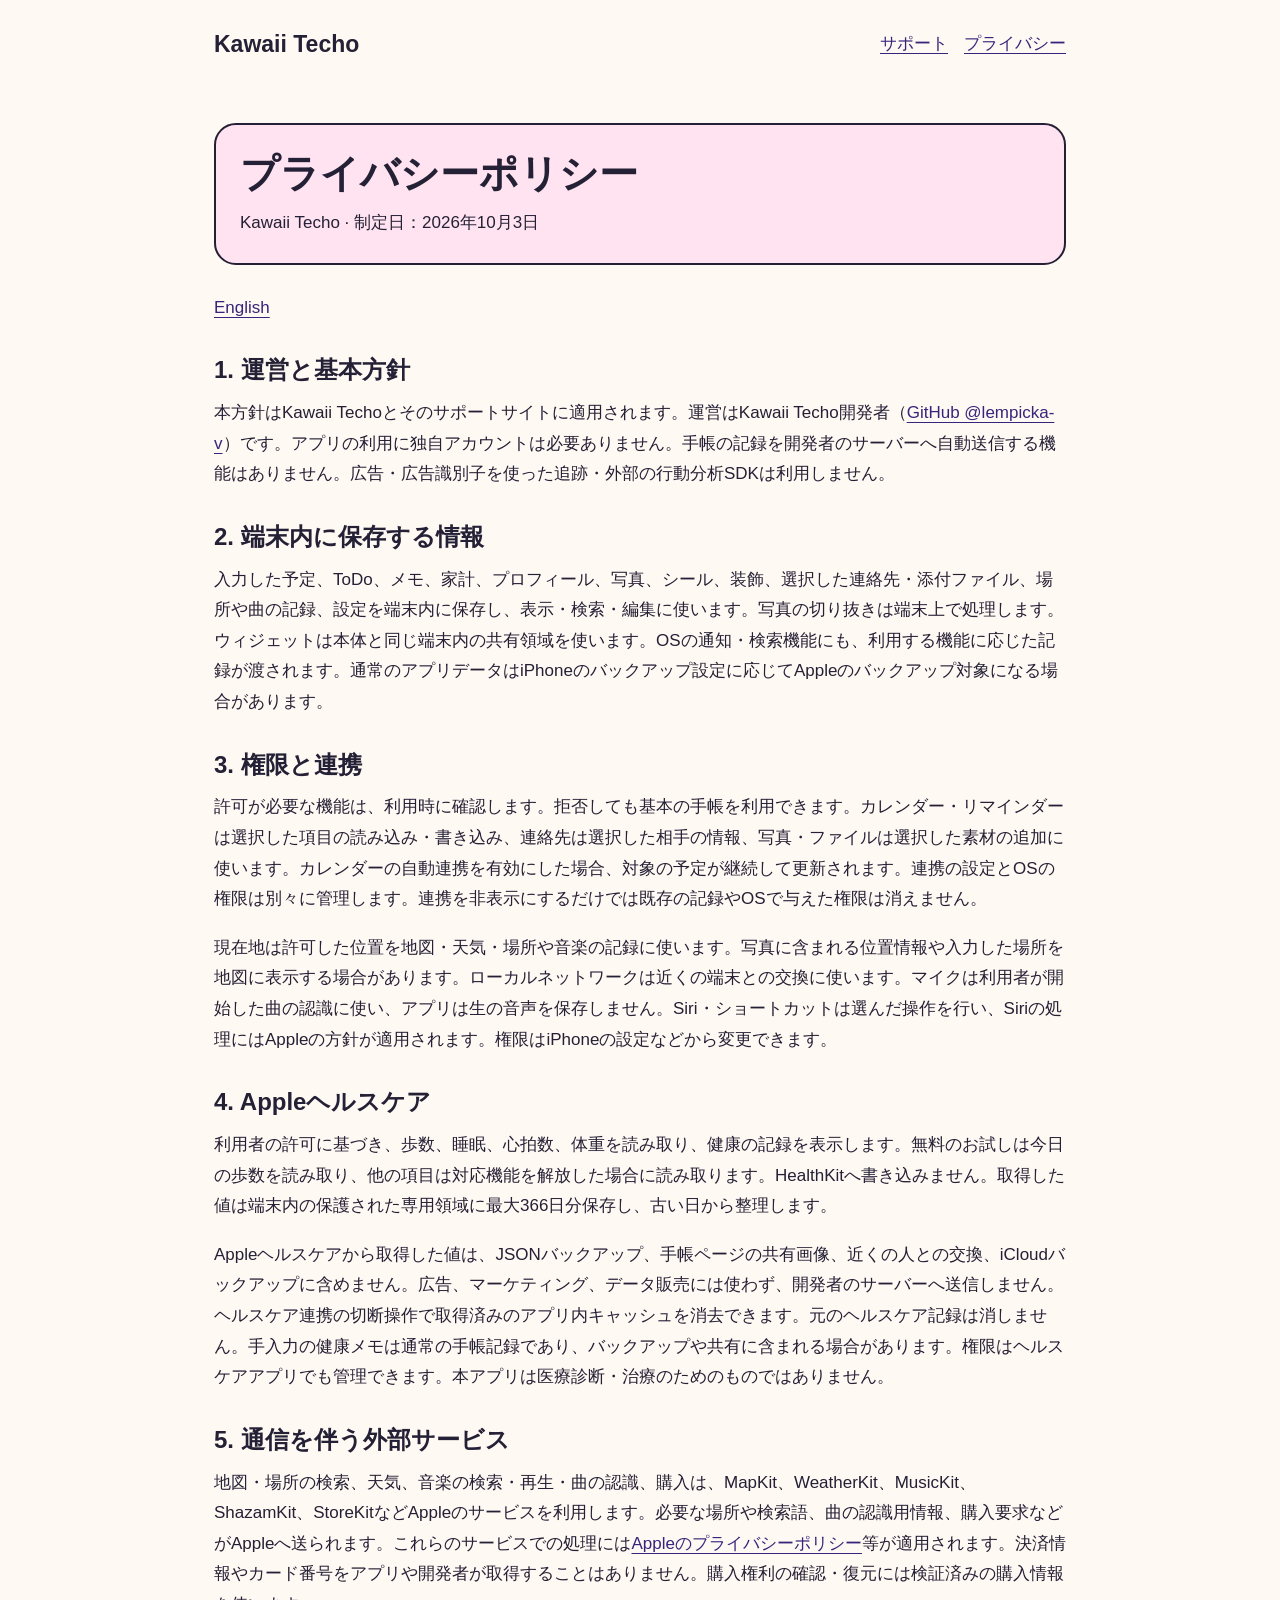
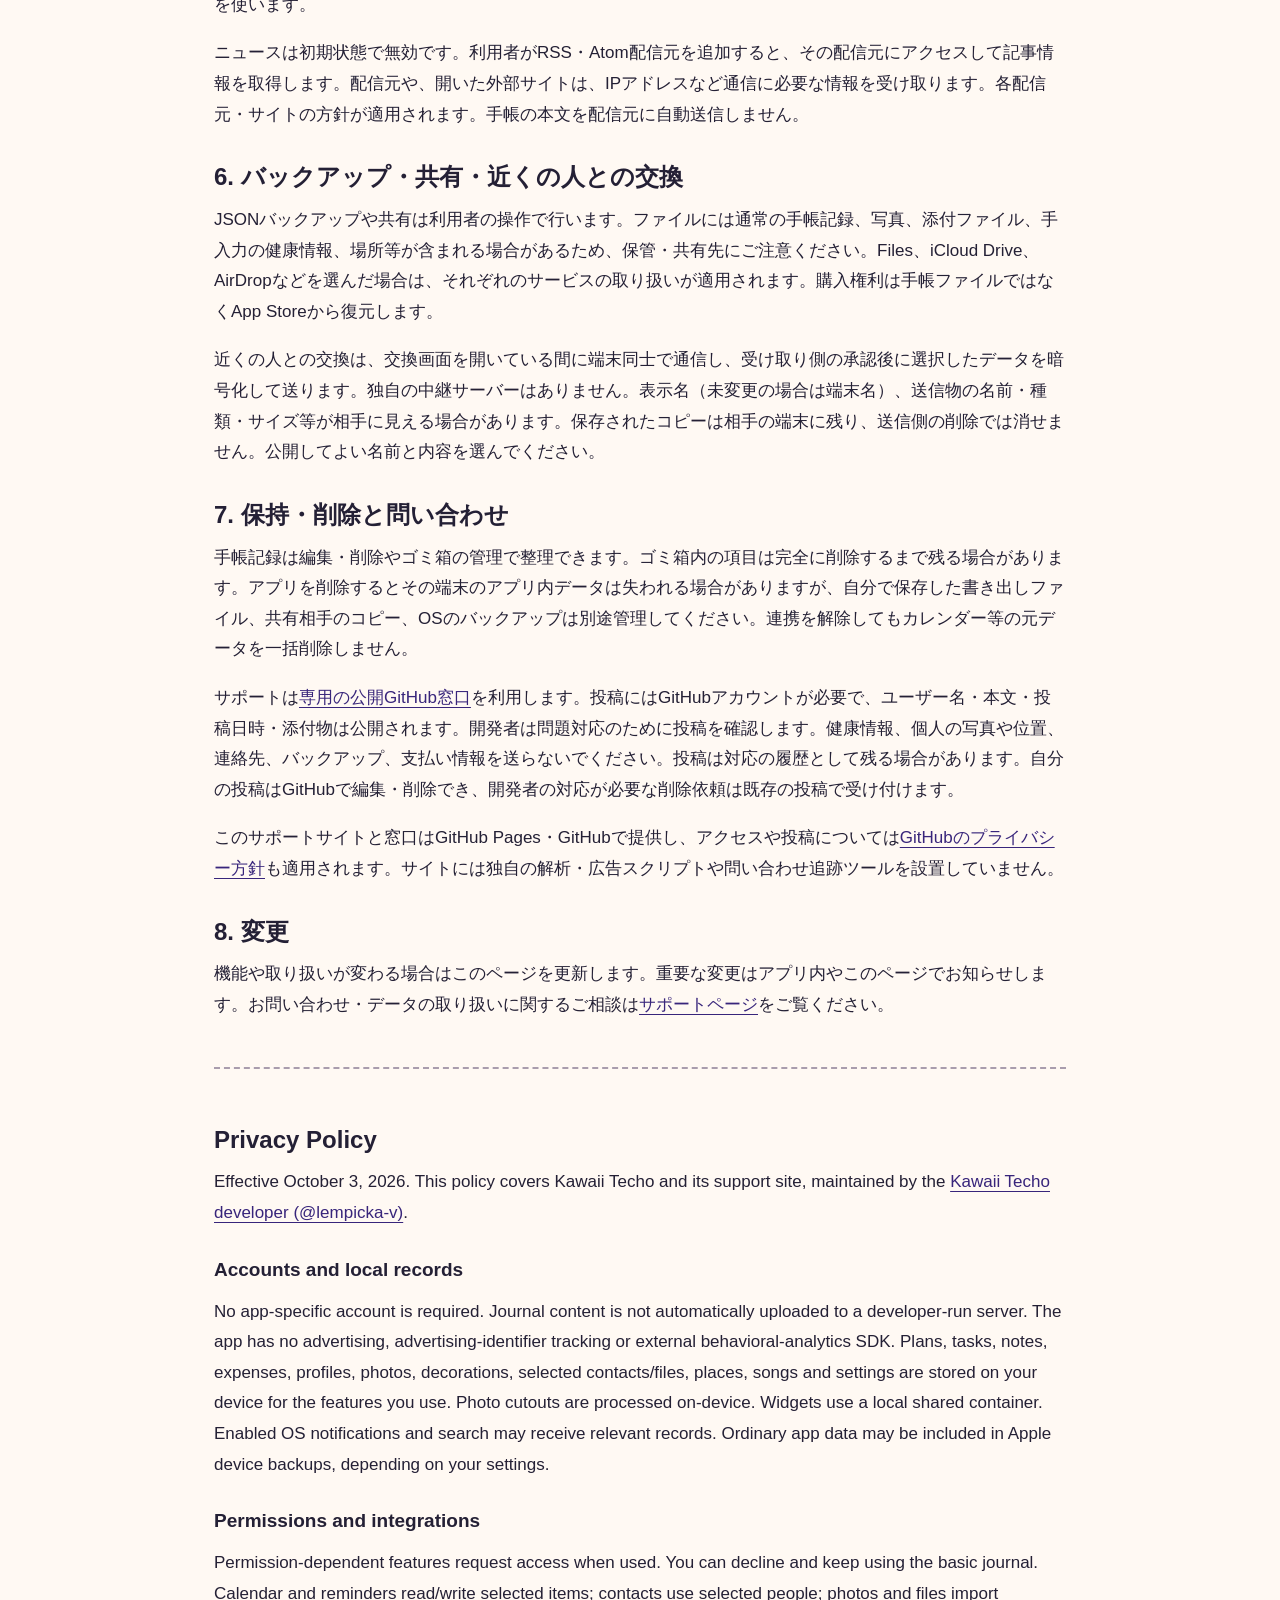
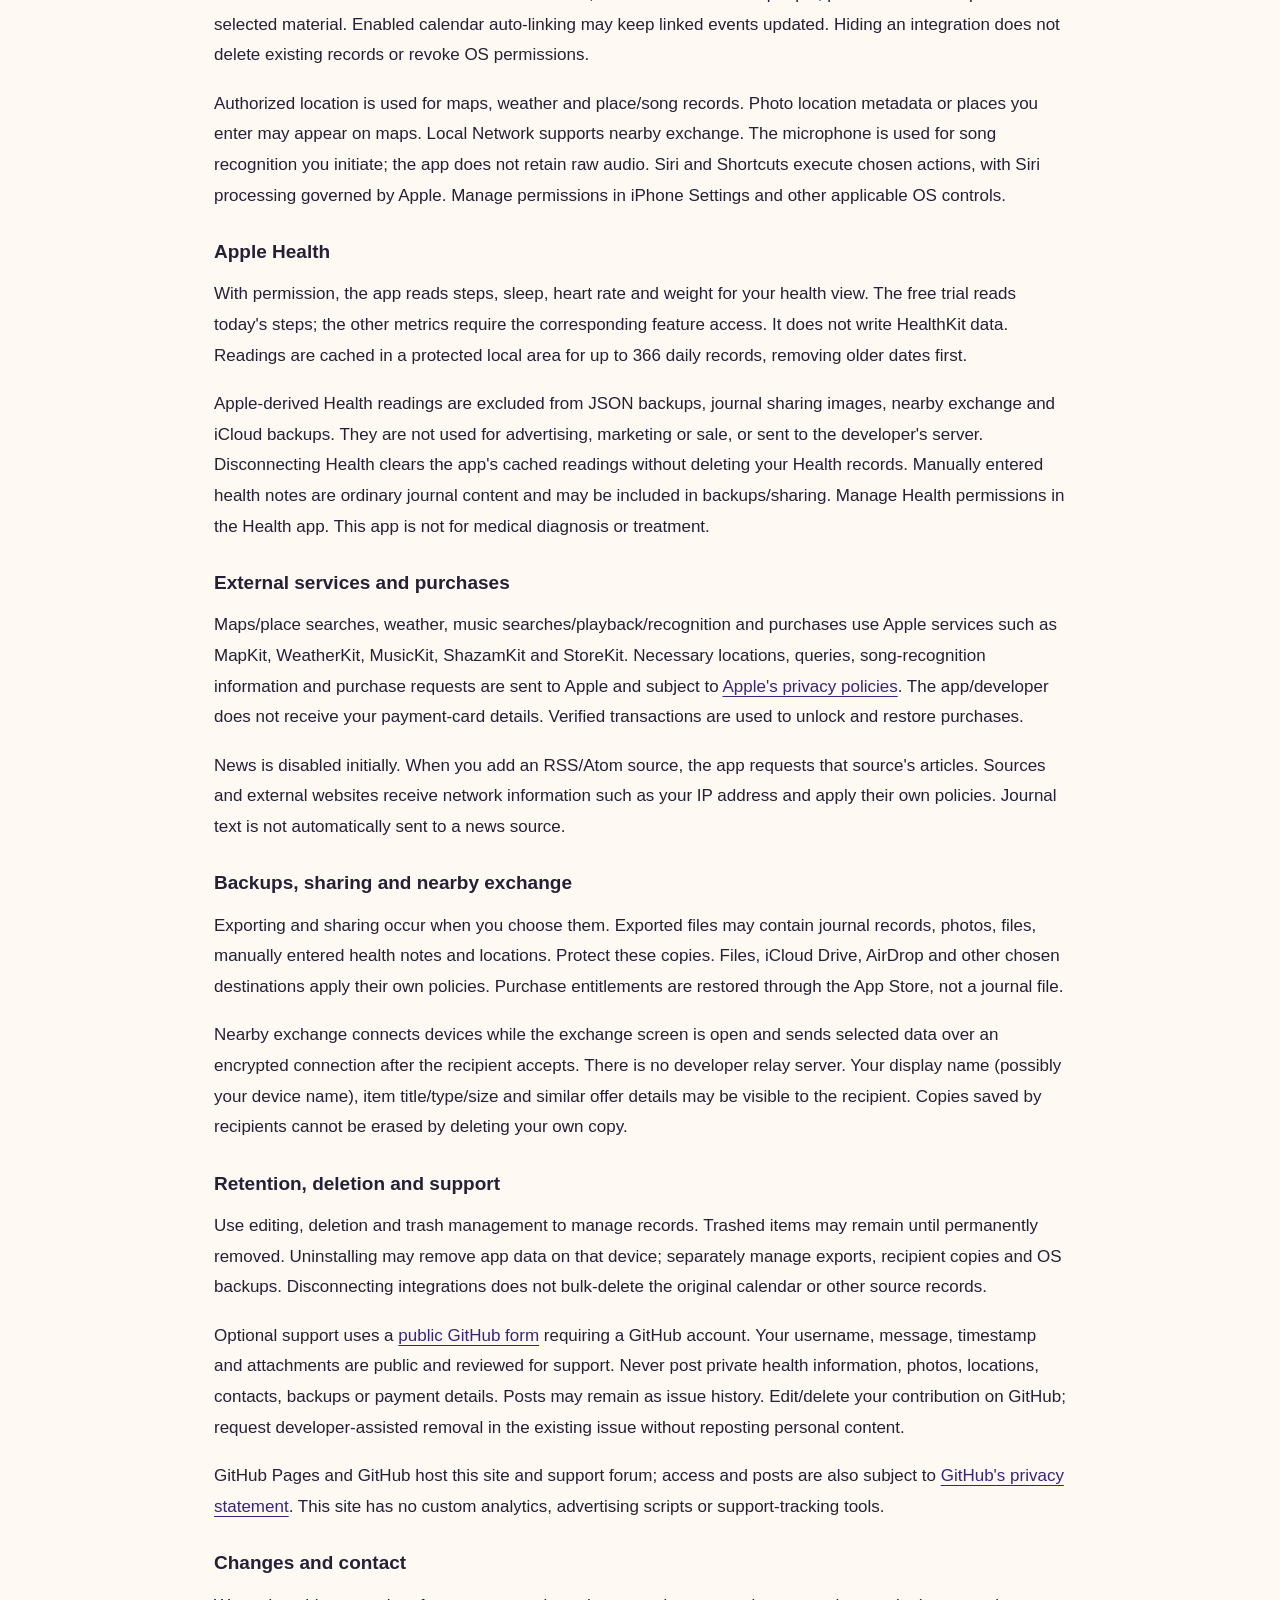
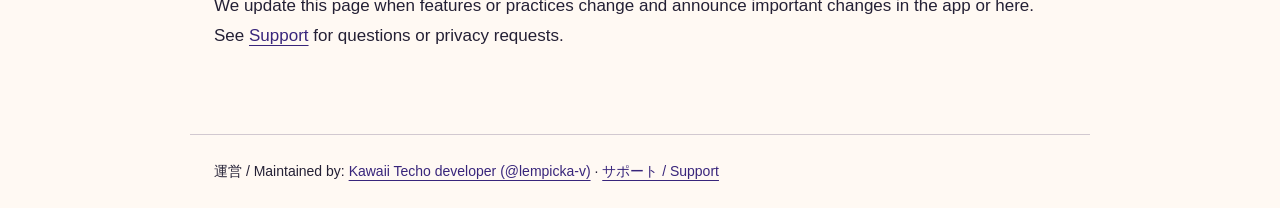
==== privacy/index.html @ efa447ee "Publish Kawaii Techo support and privacy pages" ====
<!doctype html>
<html lang="ja"><head><meta charset="utf-8"><meta name="viewport" content="width=device-width, initial-scale=1"><title>Kawaii Techo プライバシーポリシー / Privacy Policy</title><meta name="description" content="Kawaii Techoのデータ保存、ヘルスケア、権限、共有、購入とお問い合わせに関する方針。"><link rel="stylesheet" href="../styles.css"></head>
<body><header><a class="brand" href="../">Kawaii Techo</a><nav aria-label="ページ"><a href="../support/">サポート</a><a href="./">プライバシー</a></nav></header><main>
<div class="hero"><h1>プライバシーポリシー</h1><p>Kawaii Techo · 制定日：2026年10月3日</p></div><p class="language"><a href="#en" lang="en">English</a></p>
<h2>1. 運営と基本方針</h2><p>本方針はKawaii Techoとそのサポートサイトに適用されます。運営はKawaii Techo開発者（<a href="https://github.com/lempicka-v">GitHub @lempicka-v</a>）です。アプリの利用に独自アカウントは必要ありません。手帳の記録を開発者のサーバーへ自動送信する機能はありません。広告・広告識別子を使った追跡・外部の行動分析SDKは利用しません。</p>
<h2>2. 端末内に保存する情報</h2><p>入力した予定、ToDo、メモ、家計、プロフィール、写真、シール、装飾、選択した連絡先・添付ファイル、場所や曲の記録、設定を端末内に保存し、表示・検索・編集に使います。写真の切り抜きは端末上で処理します。ウィジェットは本体と同じ端末内の共有領域を使います。OSの通知・検索機能にも、利用する機能に応じた記録が渡されます。通常のアプリデータはiPhoneのバックアップ設定に応じてAppleのバックアップ対象になる場合があります。</p>
<h2>3. 権限と連携</h2><p>許可が必要な機能は、利用時に確認します。拒否しても基本の手帳を利用できます。カレンダー・リマインダーは選択した項目の読み込み・書き込み、連絡先は選択した相手の情報、写真・ファイルは選択した素材の追加に使います。カレンダーの自動連携を有効にした場合、対象の予定が継続して更新されます。連携の設定とOSの権限は別々に管理します。連携を非表示にするだけでは既存の記録やOSで与えた権限は消えません。</p>
<p>現在地は許可した位置を地図・天気・場所や音楽の記録に使います。写真に含まれる位置情報や入力した場所を地図に表示する場合があります。ローカルネットワークは近くの端末との交換に使います。マイクは利用者が開始した曲の認識に使い、アプリは生の音声を保存しません。Siri・ショートカットは選んだ操作を行い、Siriの処理にはAppleの方針が適用されます。権限はiPhoneの設定などから変更できます。</p>
<h2>4. Appleヘルスケア</h2><p>利用者の許可に基づき、歩数、睡眠、心拍数、体重を読み取り、健康の記録を表示します。無料のお試しは今日の歩数を読み取り、他の項目は対応機能を解放した場合に読み取ります。HealthKitへ書き込みません。取得した値は端末内の保護された専用領域に最大366日分保存し、古い日から整理します。</p>
<p>Appleヘルスケアから取得した値は、JSONバックアップ、手帳ページの共有画像、近くの人との交換、iCloudバックアップに含めません。広告、マーケティング、データ販売には使わず、開発者のサーバーへ送信しません。ヘルスケア連携の切断操作で取得済みのアプリ内キャッシュを消去できます。元のヘルスケア記録は消しません。手入力の健康メモは通常の手帳記録であり、バックアップや共有に含まれる場合があります。権限はヘルスケアアプリでも管理できます。本アプリは医療診断・治療のためのものではありません。</p>
<h2>5. 通信を伴う外部サービス</h2><p>地図・場所の検索、天気、音楽の検索・再生・曲の認識、購入は、MapKit、WeatherKit、MusicKit、ShazamKit、StoreKitなどAppleのサービスを利用します。必要な場所や検索語、曲の認識用情報、購入要求などがAppleへ送られます。これらのサービスでの処理には<a href="https://www.apple.com/legal/privacy/">Appleのプライバシーポリシー</a>等が適用されます。決済情報やカード番号をアプリや開発者が取得することはありません。購入権利の確認・復元には検証済みの購入情報を使います。</p>
<p>ニュースは初期状態で無効です。利用者がRSS・Atom配信元を追加すると、その配信元にアクセスして記事情報を取得します。配信元や、開いた外部サイトは、IPアドレスなど通信に必要な情報を受け取ります。各配信元・サイトの方針が適用されます。手帳の本文を配信元に自動送信しません。</p>
<h2>6. バックアップ・共有・近くの人との交換</h2><p>JSONバックアップや共有は利用者の操作で行います。ファイルには通常の手帳記録、写真、添付ファイル、手入力の健康情報、場所等が含まれる場合があるため、保管・共有先にご注意ください。Files、iCloud Drive、AirDropなどを選んだ場合は、それぞれのサービスの取り扱いが適用されます。購入権利は手帳ファイルではなくApp Storeから復元します。</p>
<p>近くの人との交換は、交換画面を開いている間に端末同士で通信し、受け取り側の承認後に選択したデータを暗号化して送ります。独自の中継サーバーはありません。表示名（未変更の場合は端末名）、送信物の名前・種類・サイズ等が相手に見える場合があります。保存されたコピーは相手の端末に残り、送信側の削除では消せません。公開してよい名前と内容を選んでください。</p>
<h2>7. 保持・削除と問い合わせ</h2><p>手帳記録は編集・削除やゴミ箱の管理で整理できます。ゴミ箱内の項目は完全に削除するまで残る場合があります。アプリを削除するとその端末のアプリ内データは失われる場合がありますが、自分で保存した書き出しファイル、共有相手のコピー、OSのバックアップは別途管理してください。連携を解除してもカレンダー等の元データを一括削除しません。</p>
<p>サポートは<a href="../support/">専用の公開GitHub窓口</a>を利用します。投稿にはGitHubアカウントが必要で、ユーザー名・本文・投稿日時・添付物は公開されます。開発者は問題対応のために投稿を確認します。健康情報、個人の写真や位置、連絡先、バックアップ、支払い情報を送らないでください。投稿は対応の履歴として残る場合があります。自分の投稿はGitHubで編集・削除でき、開発者の対応が必要な削除依頼は既存の投稿で受け付けます。</p>
<p>このサポートサイトと窓口はGitHub Pages・GitHubで提供し、アクセスや投稿については<a href="https://docs.github.com/en/site-policy/privacy-policies/github-general-privacy-statement">GitHubのプライバシー方針</a>も適用されます。サイトには独自の解析・広告スクリプトや問い合わせ追跡ツールを設置していません。</p>
<h2>8. 変更</h2><p>機能や取り扱いが変わる場合はこのページを更新します。重要な変更はアプリ内やこのページでお知らせします。お問い合わせ・データの取り扱いに関するご相談は<a href="../support/">サポートページ</a>をご覧ください。</p>
<section lang="en" id="en" class="english"><h2>Privacy Policy</h2><p>Effective October 3, 2026. This policy covers Kawaii Techo and its support site, maintained by the <a href="https://github.com/lempicka-v">Kawaii Techo developer (@lempicka-v)</a>.</p>
<h3>Accounts and local records</h3><p>No app-specific account is required. Journal content is not automatically uploaded to a developer-run server. The app has no advertising, advertising-identifier tracking or external behavioral-analytics SDK. Plans, tasks, notes, expenses, profiles, photos, decorations, selected contacts/files, places, songs and settings are stored on your device for the features you use. Photo cutouts are processed on-device. Widgets use a local shared container. Enabled OS notifications and search may receive relevant records. Ordinary app data may be included in Apple device backups, depending on your settings.</p>
<h3>Permissions and integrations</h3><p>Permission-dependent features request access when used. You can decline and keep using the basic journal. Calendar and reminders read/write selected items; contacts use selected people; photos and files import selected material. Enabled calendar auto-linking may keep linked events updated. Hiding an integration does not delete existing records or revoke OS permissions.</p><p>Authorized location is used for maps, weather and place/song records. Photo location metadata or places you enter may appear on maps. Local Network supports nearby exchange. The microphone is used for song recognition you initiate; the app does not retain raw audio. Siri and Shortcuts execute chosen actions, with Siri processing governed by Apple. Manage permissions in iPhone Settings and other applicable OS controls.</p>
<h3>Apple Health</h3><p>With permission, the app reads steps, sleep, heart rate and weight for your health view. The free trial reads today's steps; the other metrics require the corresponding feature access. It does not write HealthKit data. Readings are cached in a protected local area for up to 366 daily records, removing older dates first.</p><p>Apple-derived Health readings are excluded from JSON backups, journal sharing images, nearby exchange and iCloud backups. They are not used for advertising, marketing or sale, or sent to the developer's server. Disconnecting Health clears the app's cached readings without deleting your Health records. Manually entered health notes are ordinary journal content and may be included in backups/sharing. Manage Health permissions in the Health app. This app is not for medical diagnosis or treatment.</p>
<h3>External services and purchases</h3><p>Maps/place searches, weather, music searches/playback/recognition and purchases use Apple services such as MapKit, WeatherKit, MusicKit, ShazamKit and StoreKit. Necessary locations, queries, song-recognition information and purchase requests are sent to Apple and subject to <a href="https://www.apple.com/legal/privacy/">Apple's privacy policies</a>. The app/developer does not receive your payment-card details. Verified transactions are used to unlock and restore purchases.</p><p>News is disabled initially. When you add an RSS/Atom source, the app requests that source's articles. Sources and external websites receive network information such as your IP address and apply their own policies. Journal text is not automatically sent to a news source.</p>
<h3>Backups, sharing and nearby exchange</h3><p>Exporting and sharing occur when you choose them. Exported files may contain journal records, photos, files, manually entered health notes and locations. Protect these copies. Files, iCloud Drive, AirDrop and other chosen destinations apply their own policies. Purchase entitlements are restored through the App Store, not a journal file.</p><p>Nearby exchange connects devices while the exchange screen is open and sends selected data over an encrypted connection after the recipient accepts. There is no developer relay server. Your display name (possibly your device name), item title/type/size and similar offer details may be visible to the recipient. Copies saved by recipients cannot be erased by deleting your own copy.</p>
<h3>Retention, deletion and support</h3><p>Use editing, deletion and trash management to manage records. Trashed items may remain until permanently removed. Uninstalling may remove app data on that device; separately manage exports, recipient copies and OS backups. Disconnecting integrations does not bulk-delete the original calendar or other source records.</p><p>Optional support uses a <a href="../support/#en">public GitHub form</a> requiring a GitHub account. Your username, message, timestamp and attachments are public and reviewed for support. Never post private health information, photos, locations, contacts, backups or payment details. Posts may remain as issue history. Edit/delete your contribution on GitHub; request developer-assisted removal in the existing issue without reposting personal content.</p><p>GitHub Pages and GitHub host this site and support forum; access and posts are also subject to <a href="https://docs.github.com/en/site-policy/privacy-policies/github-general-privacy-statement">GitHub's privacy statement</a>. This site has no custom analytics, advertising scripts or support-tracking tools.</p>
<h3>Changes and contact</h3><p>We update this page when features or practices change and announce important changes in the app or here. See <a href="../support/#en">Support</a> for questions or privacy requests.</p></section>
</main><footer>運営 / Maintained by: <a href="https://github.com/lempicka-v">Kawaii Techo developer (@lempicka-v)</a> · <a href="../support/">サポート / Support</a></footer></body></html>
---- styles.css ----
:root { color-scheme: light; --ink:#242035; --pink:#ffe3f0; --sky:#dcf4ff; --yellow:#fff28a; }
* { box-sizing:border-box; }
html { scroll-behavior:smooth; }
body { margin:0; color:var(--ink); background:#fff9f3; font:17px/1.8 -apple-system,BlinkMacSystemFont,"Helvetica Neue",sans-serif; }
header,main,footer { max-width:900px; margin:auto; padding:24px; }
header { display:flex; flex-wrap:wrap; align-items:center; justify-content:space-between; gap:14px; }
nav { display:flex; flex-wrap:wrap; gap:16px; }
a { color:#38257b; text-underline-offset:4px; overflow-wrap:anywhere; }
a:hover { color:#8a245c; }
a:focus-visible { outline:3px solid #006da9; outline-offset:4px; }
.brand { font-weight:850; font-size:23px; color:var(--ink); text-decoration:none; }
.hero { background:var(--pink); border:2px solid var(--ink); border-radius:22px; padding:24px; margin:10px 0 28px; }
.hero h1 { margin:0 0 8px; font-size:clamp(26px,6vw,39px); line-height:1.3; }
.hero p { margin:0; }
h2 { font-size:24px; margin:30px 0 10px; line-height:1.45; }
h3 { font-size:19px; margin:24px 0 8px; }
p,ul { margin:10px 0 18px; }
.notice { padding:16px 20px; background:var(--yellow); border:2px solid var(--ink); border-radius:16px; }
.button { display:inline-block; padding:10px 18px; margin:8px 8px 8px 0; border:2px solid var(--ink); border-radius:14px; background:var(--sky); color:var(--ink); font-weight:750; }
.cards { display:grid; grid-template-columns:repeat(auto-fit,minmax(230px,1fr)); gap:18px; }
.card { border:2px solid var(--ink); border-radius:20px; padding:20px; background:white; }
.card h2 { margin:0 0 10px; }
.language { margin:0 0 22px; }
.english { border-top:2px dashed #a99dad; margin-top:46px; padding-top:24px; }
footer { font-size:14px; border-top:1px solid #d2c9d0; margin-top:40px; }
@media (prefers-reduced-motion:reduce) { html { scroll-behavior:auto; } }
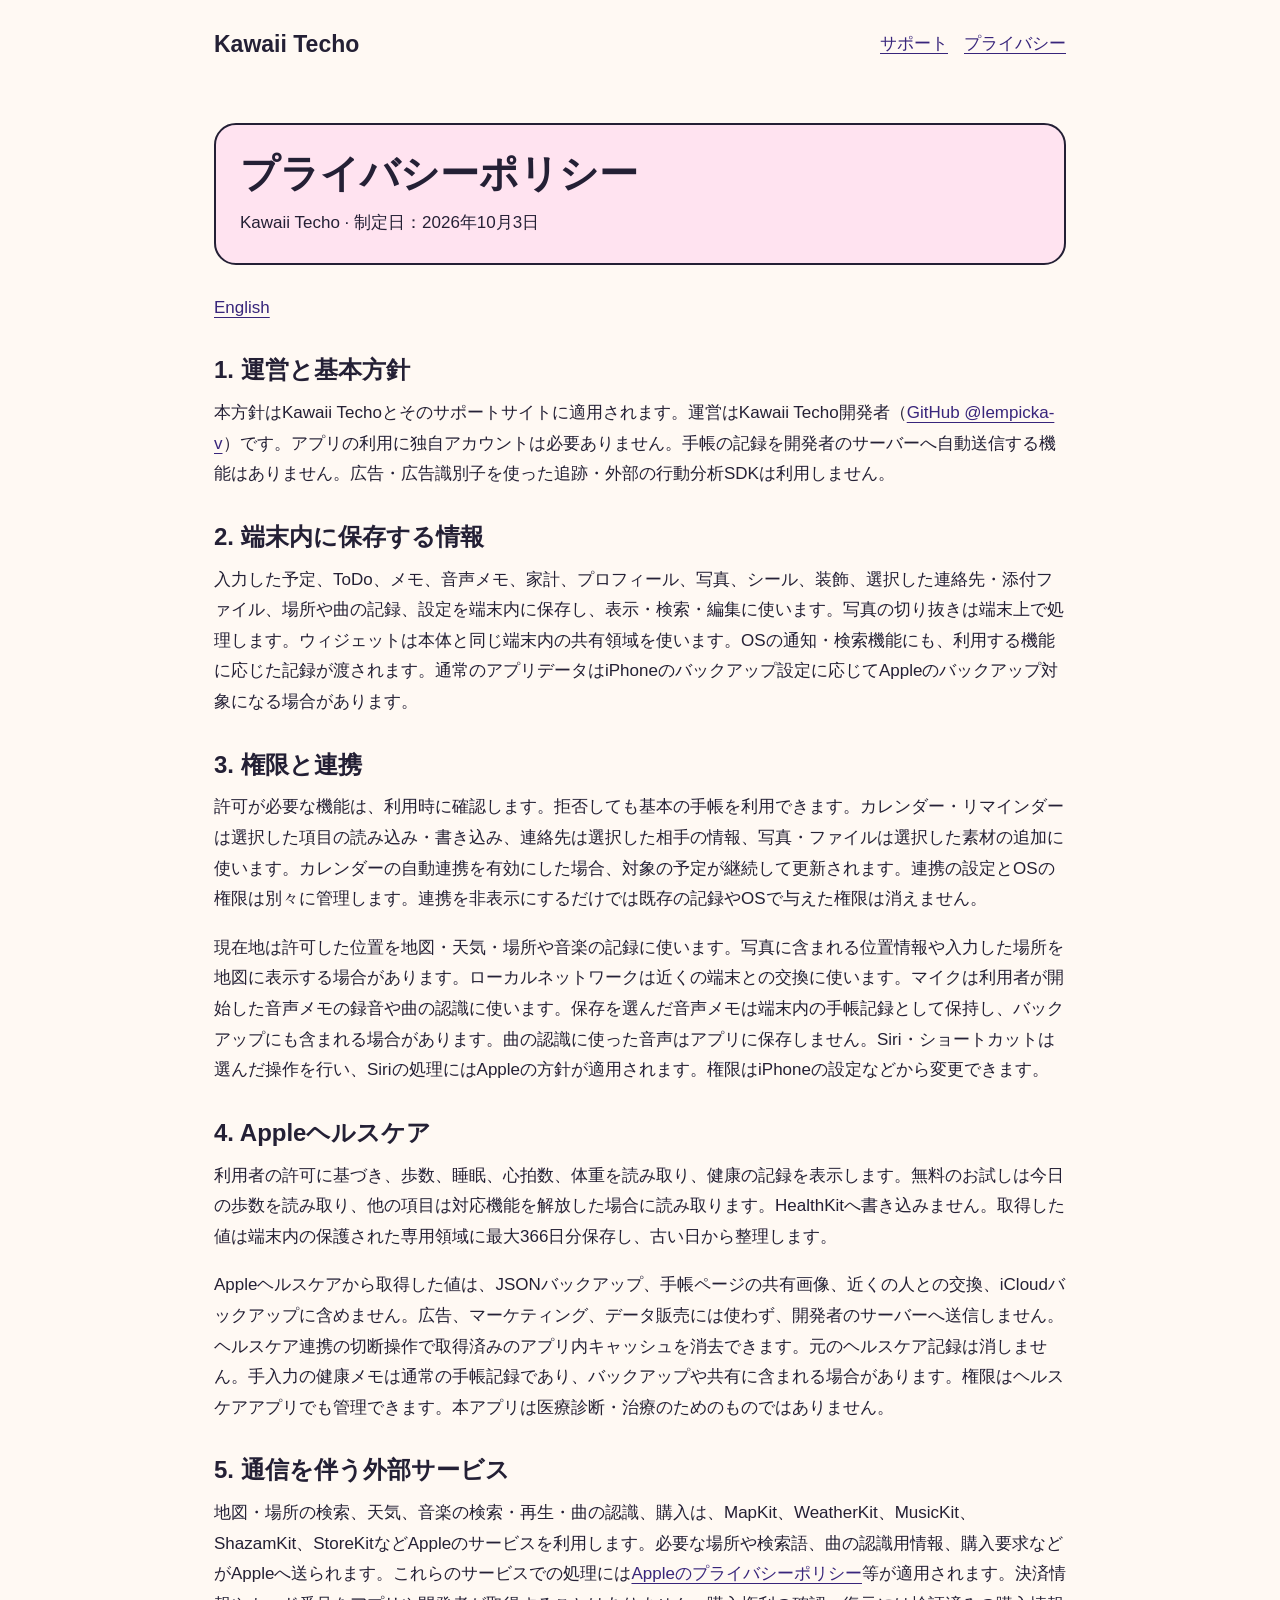
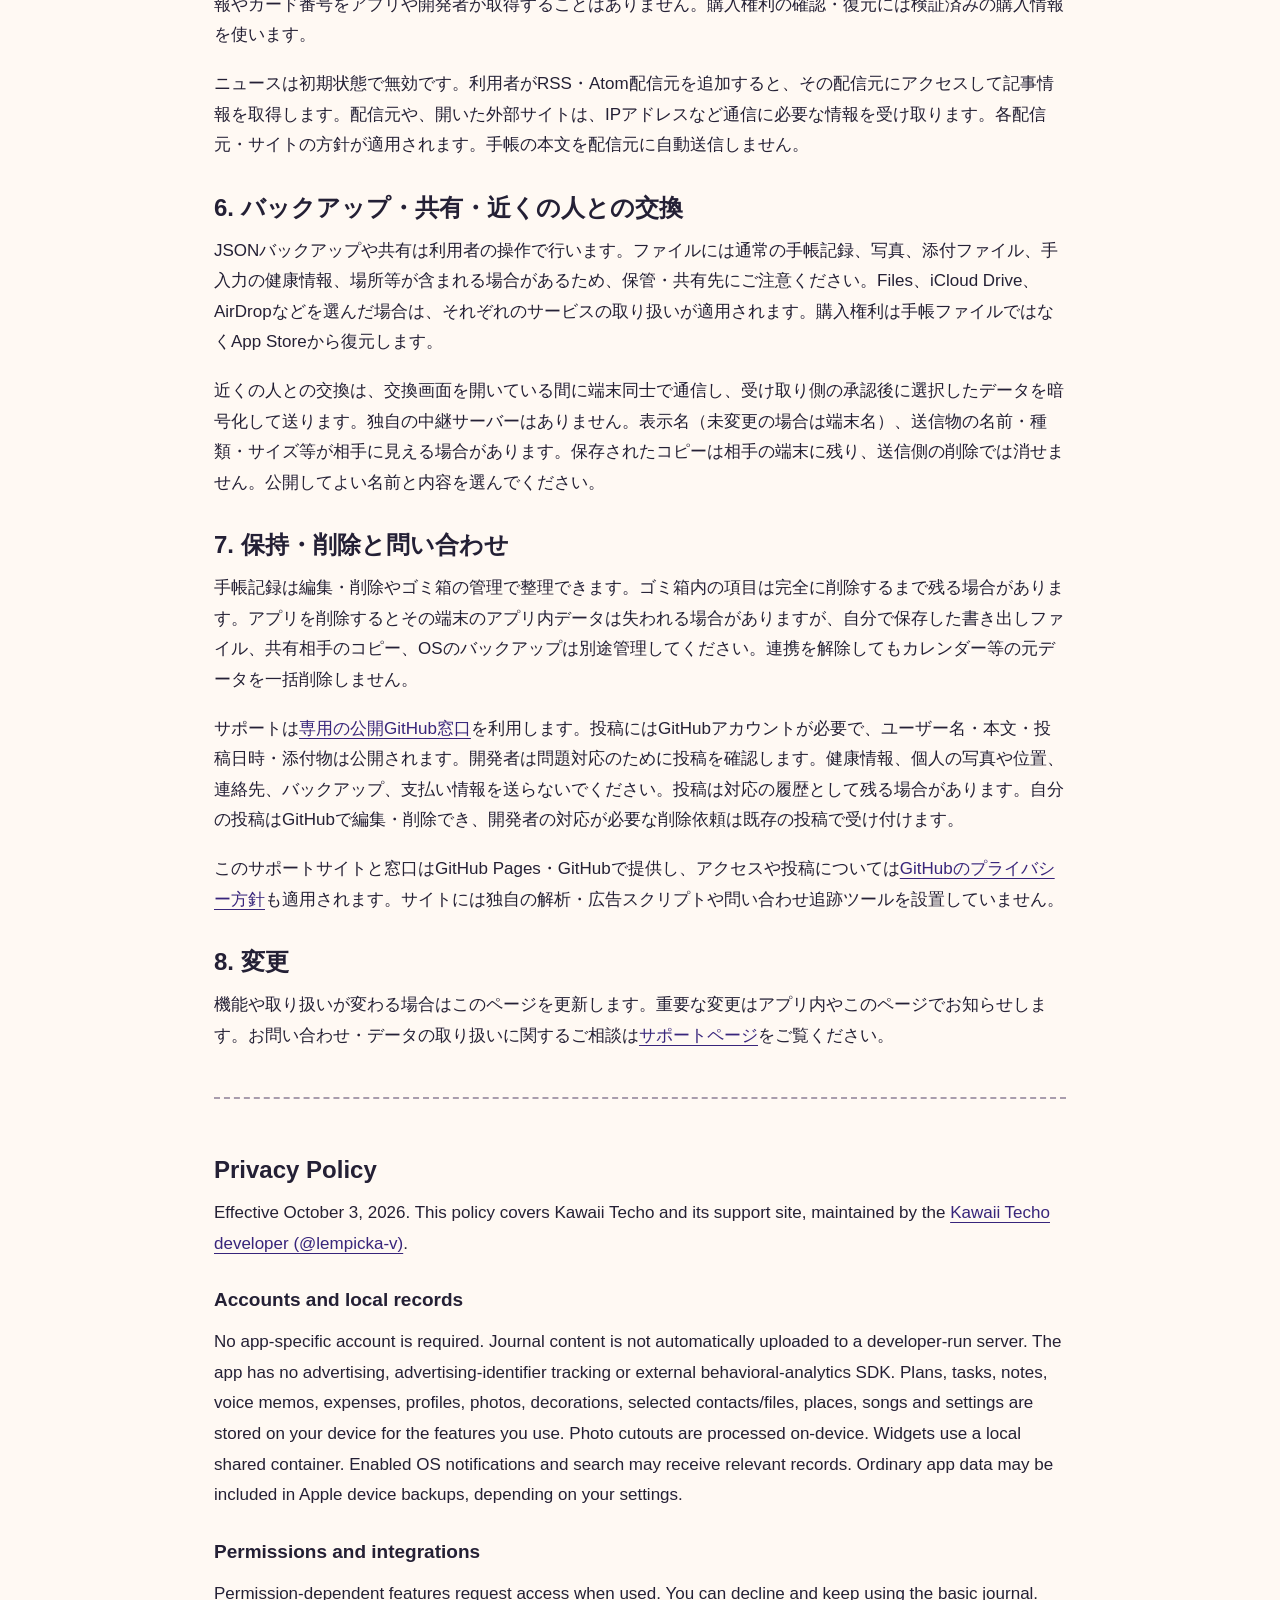
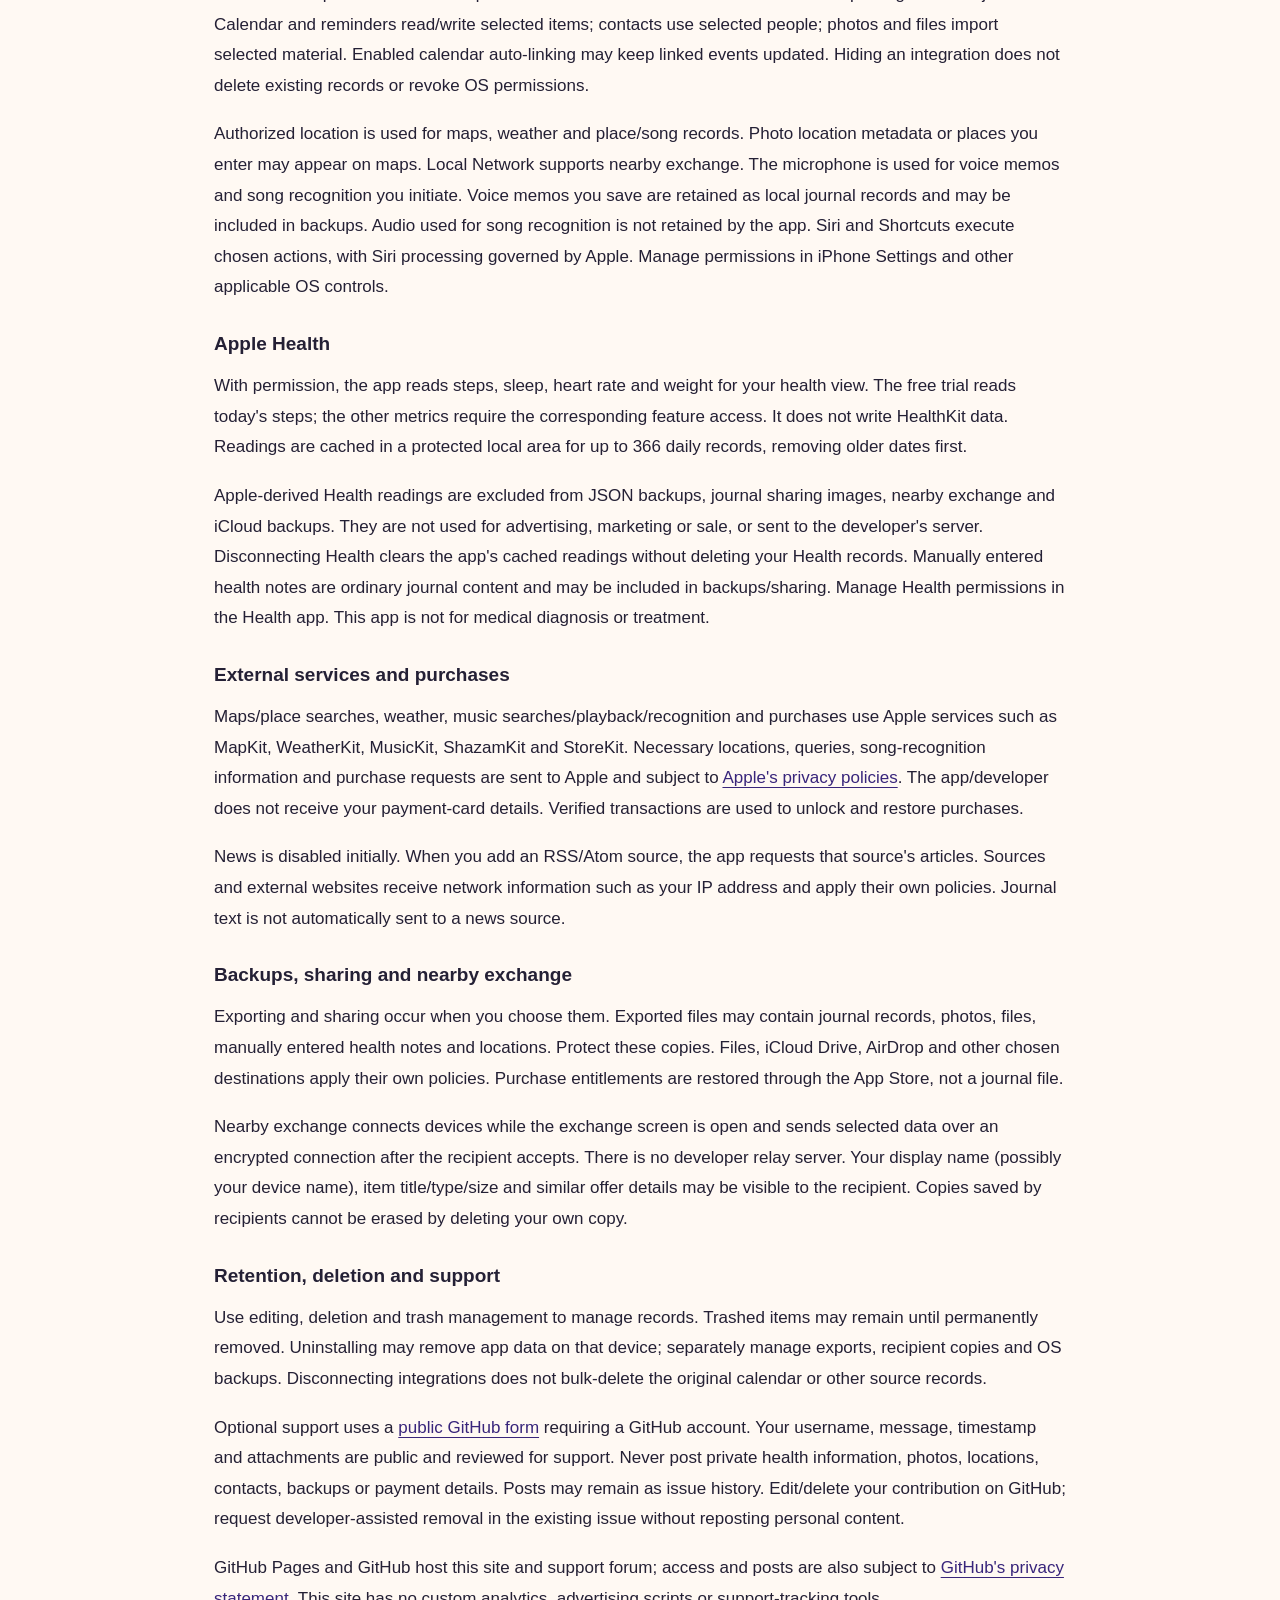
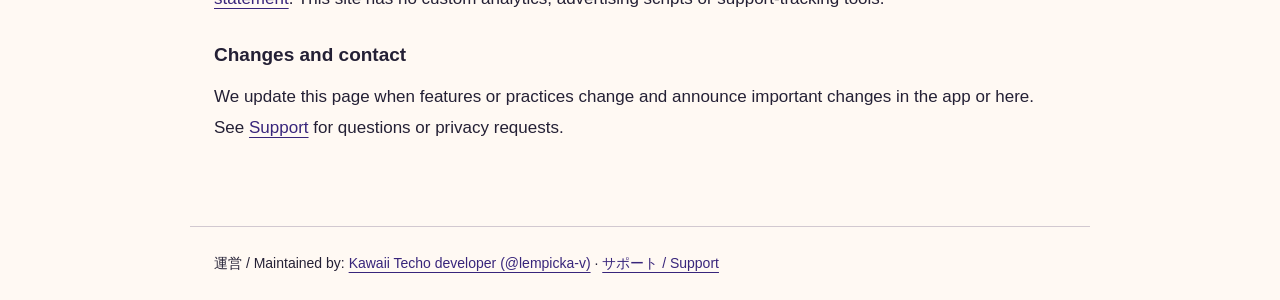
==== commit c88dbe89: "Clarify local voice memos and recognition audio" ====
--- a/privacy/index.html
+++ b/privacy/index.html
@@ -3,9 +3,9 @@
 <body><header><a class="brand" href="../">Kawaii Techo</a><nav aria-label="ページ"><a href="../support/">サポート</a><a href="./">プライバシー</a></nav></header><main>
 <div class="hero"><h1>プライバシーポリシー</h1><p>Kawaii Techo · 制定日：2026年10月3日</p></div><p class="language"><a href="#en" lang="en">English</a></p>
 <h2>1. 運営と基本方針</h2><p>本方針はKawaii Techoとそのサポートサイトに適用されます。運営はKawaii Techo開発者（<a href="https://github.com/lempicka-v">GitHub @lempicka-v</a>）です。アプリの利用に独自アカウントは必要ありません。手帳の記録を開発者のサーバーへ自動送信する機能はありません。広告・広告識別子を使った追跡・外部の行動分析SDKは利用しません。</p>
-<h2>2. 端末内に保存する情報</h2><p>入力した予定、ToDo、メモ、家計、プロフィール、写真、シール、装飾、選択した連絡先・添付ファイル、場所や曲の記録、設定を端末内に保存し、表示・検索・編集に使います。写真の切り抜きは端末上で処理します。ウィジェットは本体と同じ端末内の共有領域を使います。OSの通知・検索機能にも、利用する機能に応じた記録が渡されます。通常のアプリデータはiPhoneのバックアップ設定に応じてAppleのバックアップ対象になる場合があります。</p>
+<h2>2. 端末内に保存する情報</h2><p>入力した予定、ToDo、メモ、音声メモ、家計、プロフィール、写真、シール、装飾、選択した連絡先・添付ファイル、場所や曲の記録、設定を端末内に保存し、表示・検索・編集に使います。写真の切り抜きは端末上で処理します。ウィジェットは本体と同じ端末内の共有領域を使います。OSの通知・検索機能にも、利用する機能に応じた記録が渡されます。通常のアプリデータはiPhoneのバックアップ設定に応じてAppleのバックアップ対象になる場合があります。</p>
 <h2>3. 権限と連携</h2><p>許可が必要な機能は、利用時に確認します。拒否しても基本の手帳を利用できます。カレンダー・リマインダーは選択した項目の読み込み・書き込み、連絡先は選択した相手の情報、写真・ファイルは選択した素材の追加に使います。カレンダーの自動連携を有効にした場合、対象の予定が継続して更新されます。連携の設定とOSの権限は別々に管理します。連携を非表示にするだけでは既存の記録やOSで与えた権限は消えません。</p>
-<p>現在地は許可した位置を地図・天気・場所や音楽の記録に使います。写真に含まれる位置情報や入力した場所を地図に表示する場合があります。ローカルネットワークは近くの端末との交換に使います。マイクは利用者が開始した曲の認識に使い、アプリは生の音声を保存しません。Siri・ショートカットは選んだ操作を行い、Siriの処理にはAppleの方針が適用されます。権限はiPhoneの設定などから変更できます。</p>
+<p>現在地は許可した位置を地図・天気・場所や音楽の記録に使います。写真に含まれる位置情報や入力した場所を地図に表示する場合があります。ローカルネットワークは近くの端末との交換に使います。マイクは利用者が開始した音声メモの録音や曲の認識に使います。保存を選んだ音声メモは端末内の手帳記録として保持し、バックアップにも含まれる場合があります。曲の認識に使った音声はアプリに保存しません。Siri・ショートカットは選んだ操作を行い、Siriの処理にはAppleの方針が適用されます。権限はiPhoneの設定などから変更できます。</p>
 <h2>4. Appleヘルスケア</h2><p>利用者の許可に基づき、歩数、睡眠、心拍数、体重を読み取り、健康の記録を表示します。無料のお試しは今日の歩数を読み取り、他の項目は対応機能を解放した場合に読み取ります。HealthKitへ書き込みません。取得した値は端末内の保護された専用領域に最大366日分保存し、古い日から整理します。</p>
 <p>Appleヘルスケアから取得した値は、JSONバックアップ、手帳ページの共有画像、近くの人との交換、iCloudバックアップに含めません。広告、マーケティング、データ販売には使わず、開発者のサーバーへ送信しません。ヘルスケア連携の切断操作で取得済みのアプリ内キャッシュを消去できます。元のヘルスケア記録は消しません。手入力の健康メモは通常の手帳記録であり、バックアップや共有に含まれる場合があります。権限はヘルスケアアプリでも管理できます。本アプリは医療診断・治療のためのものではありません。</p>
 <h2>5. 通信を伴う外部サービス</h2><p>地図・場所の検索、天気、音楽の検索・再生・曲の認識、購入は、MapKit、WeatherKit、MusicKit、ShazamKit、StoreKitなどAppleのサービスを利用します。必要な場所や検索語、曲の認識用情報、購入要求などがAppleへ送られます。これらのサービスでの処理には<a href="https://www.apple.com/legal/privacy/">Appleのプライバシーポリシー</a>等が適用されます。決済情報やカード番号をアプリや開発者が取得することはありません。購入権利の確認・復元には検証済みの購入情報を使います。</p>
@@ -17,8 +17,8 @@
 <p>このサポートサイトと窓口はGitHub Pages・GitHubで提供し、アクセスや投稿については<a href="https://docs.github.com/en/site-policy/privacy-policies/github-general-privacy-statement">GitHubのプライバシー方針</a>も適用されます。サイトには独自の解析・広告スクリプトや問い合わせ追跡ツールを設置していません。</p>
 <h2>8. 変更</h2><p>機能や取り扱いが変わる場合はこのページを更新します。重要な変更はアプリ内やこのページでお知らせします。お問い合わせ・データの取り扱いに関するご相談は<a href="../support/">サポートページ</a>をご覧ください。</p>
 <section lang="en" id="en" class="english"><h2>Privacy Policy</h2><p>Effective October 3, 2026. This policy covers Kawaii Techo and its support site, maintained by the <a href="https://github.com/lempicka-v">Kawaii Techo developer (@lempicka-v)</a>.</p>
-<h3>Accounts and local records</h3><p>No app-specific account is required. Journal content is not automatically uploaded to a developer-run server. The app has no advertising, advertising-identifier tracking or external behavioral-analytics SDK. Plans, tasks, notes, expenses, profiles, photos, decorations, selected contacts/files, places, songs and settings are stored on your device for the features you use. Photo cutouts are processed on-device. Widgets use a local shared container. Enabled OS notifications and search may receive relevant records. Ordinary app data may be included in Apple device backups, depending on your settings.</p>
-<h3>Permissions and integrations</h3><p>Permission-dependent features request access when used. You can decline and keep using the basic journal. Calendar and reminders read/write selected items; contacts use selected people; photos and files import selected material. Enabled calendar auto-linking may keep linked events updated. Hiding an integration does not delete existing records or revoke OS permissions.</p><p>Authorized location is used for maps, weather and place/song records. Photo location metadata or places you enter may appear on maps. Local Network supports nearby exchange. The microphone is used for song recognition you initiate; the app does not retain raw audio. Siri and Shortcuts execute chosen actions, with Siri processing governed by Apple. Manage permissions in iPhone Settings and other applicable OS controls.</p>
+<h3>Accounts and local records</h3><p>No app-specific account is required. Journal content is not automatically uploaded to a developer-run server. The app has no advertising, advertising-identifier tracking or external behavioral-analytics SDK. Plans, tasks, notes, voice memos, expenses, profiles, photos, decorations, selected contacts/files, places, songs and settings are stored on your device for the features you use. Photo cutouts are processed on-device. Widgets use a local shared container. Enabled OS notifications and search may receive relevant records. Ordinary app data may be included in Apple device backups, depending on your settings.</p>
+<h3>Permissions and integrations</h3><p>Permission-dependent features request access when used. You can decline and keep using the basic journal. Calendar and reminders read/write selected items; contacts use selected people; photos and files import selected material. Enabled calendar auto-linking may keep linked events updated. Hiding an integration does not delete existing records or revoke OS permissions.</p><p>Authorized location is used for maps, weather and place/song records. Photo location metadata or places you enter may appear on maps. Local Network supports nearby exchange. The microphone is used for voice memos and song recognition you initiate. Voice memos you save are retained as local journal records and may be included in backups. Audio used for song recognition is not retained by the app. Siri and Shortcuts execute chosen actions, with Siri processing governed by Apple. Manage permissions in iPhone Settings and other applicable OS controls.</p>
 <h3>Apple Health</h3><p>With permission, the app reads steps, sleep, heart rate and weight for your health view. The free trial reads today's steps; the other metrics require the corresponding feature access. It does not write HealthKit data. Readings are cached in a protected local area for up to 366 daily records, removing older dates first.</p><p>Apple-derived Health readings are excluded from JSON backups, journal sharing images, nearby exchange and iCloud backups. They are not used for advertising, marketing or sale, or sent to the developer's server. Disconnecting Health clears the app's cached readings without deleting your Health records. Manually entered health notes are ordinary journal content and may be included in backups/sharing. Manage Health permissions in the Health app. This app is not for medical diagnosis or treatment.</p>
 <h3>External services and purchases</h3><p>Maps/place searches, weather, music searches/playback/recognition and purchases use Apple services such as MapKit, WeatherKit, MusicKit, ShazamKit and StoreKit. Necessary locations, queries, song-recognition information and purchase requests are sent to Apple and subject to <a href="https://www.apple.com/legal/privacy/">Apple's privacy policies</a>. The app/developer does not receive your payment-card details. Verified transactions are used to unlock and restore purchases.</p><p>News is disabled initially. When you add an RSS/Atom source, the app requests that source's articles. Sources and external websites receive network information such as your IP address and apply their own policies. Journal text is not automatically sent to a news source.</p>
 <h3>Backups, sharing and nearby exchange</h3><p>Exporting and sharing occur when you choose them. Exported files may contain journal records, photos, files, manually entered health notes and locations. Protect these copies. Files, iCloud Drive, AirDrop and other chosen destinations apply their own policies. Purchase entitlements are restored through the App Store, not a journal file.</p><p>Nearby exchange connects devices while the exchange screen is open and sends selected data over an encrypted connection after the recipient accepts. There is no developer relay server. Your display name (possibly your device name), item title/type/size and similar offer details may be visible to the recipient. Copies saved by recipients cannot be erased by deleting your own copy.</p>
